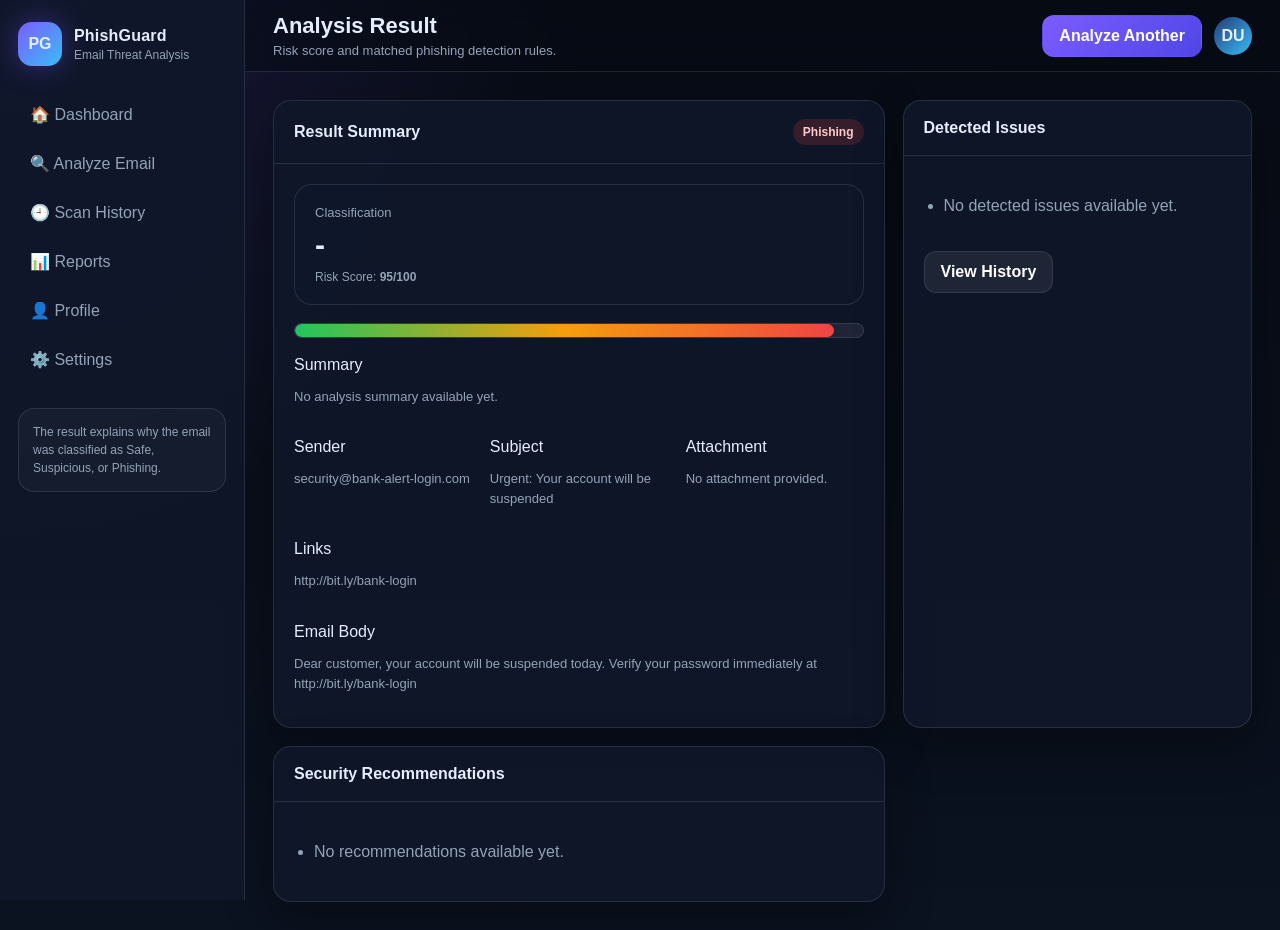
==== wwwroot/pages/analysis-result.html @ 2e409d20 "Add gitignore and clean project files" ====
<!doctype html>
<html lang="en">
<head>
  <meta charset="utf-8" />
  <meta name="viewport" content="width=device-width, initial-scale=1" />
  <title>PhishGuard | Analysis Result</title>
  <link rel="stylesheet" href="../css/styles.css" />
</head>

<body data-page="result">
  <div class="app-shell">
    <!-- Sidebar -->
    <aside class="sidebar">
      <div class="brand">
        <div class="logo">PG</div>
        <div>
          <div class="brand-title">PhishGuard</div>
          <div class="brand-subtitle">Email Threat Analysis</div>
        </div>
      </div>

      <nav class="nav">
        <a href="index.html" data-page="dashboard">🏠 Dashboard</a>
        <a href="analyze.html" data-page="analyze">🔍 Analyze Email</a>
        <a href="scan-history.html" data-page="history">🕘 Scan History</a>
        <a href="reports.html" data-page="reports">📊 Reports</a>
        <a href="profile.html" data-page="profile">👤 Profile</a>
        <a href="settings.html" data-page="settings">⚙️ Settings</a>
      </nav>

      <div class="sidebar-note">
        The result explains why the email was classified as Safe, Suspicious, or Phishing.
      </div>
    </aside>

    <!-- Main Content -->
    <main class="main">
      <header class="topbar">
        <button class="btn mobile-menu" data-mobile-menu>☰</button>

        <div class="page-title">
          <h1>Analysis Result</h1>
          <p>Risk score and matched phishing detection rules.</p>
        </div>

        <div class="top-actions">
          <a href="analyze.html" class="btn primary">Analyze Another</a>
          <div class="avatar">DU</div>
        </div>
      </header>

      <section class="content grid two-col">
        <!-- Result Summary Panel -->
        <div class="panel">
          <div class="panel-header">
            <h2>Result Summary</h2>
            <span id="resultBadge" class="badge suspicious">-</span>
          </div>

          <div class="panel-body grid">
            <div class="card" style="box-shadow:none">
              <div class="label">Classification</div>

              <!-- This ID is important for app.js -->
              <div class="value" id="riskLevel">-</div>

              <div class="hint">
                Risk Score:
                <strong id="riskScore">0/100</strong>
              </div>
            </div>

            <div class="risk-meter">
              <div class="risk-fill" id="riskFill"></div>
            </div>

            <!-- This ID is important for app.js -->
            <div>
              <div class="label">Summary</div>
              <p id="summary" class="help-text">
                No analysis summary available yet.
              </p>
            </div>

            <div class="grid three-col">
              <div>
                <div class="label">Sender</div>
                <p id="resultSender" class="help-text">-</p>
              </div>

              <div>
                <div class="label">Subject</div>
                <p id="resultSubject" class="help-text">-</p>
              </div>

              <div>
                <div class="label">Attachment</div>
                <p id="resultAttachment" class="help-text">-</p>
              </div>
            </div>

            <div>
              <div class="label">Links</div>
              <p id="resultLinks" class="help-text">-</p>
            </div>

            <div>
              <div class="label">Email Body</div>
              <p id="resultBody" class="help-text">-</p>
            </div>
          </div>
        </div>

        <!-- Detected Issues Panel -->
        <div class="panel">
          <div class="panel-header">
            <h2>Detected Issues</h2>
          </div>

          <div class="panel-body">
            <!-- This ID is important for app.js -->
            <ul class="rule-list" id="detectedIssues">
              <li>No detected issues available yet.</li>
            </ul>

            <a href="scan-history.html" class="btn" style="margin-top:16px">
              View History
            </a>
          </div>
        </div>

        <!-- Recommendations Panel -->
        <div class="panel full-span">
          <div class="panel-header">
            <h2>Security Recommendations</h2>
          </div>

          <div class="panel-body">
            <!-- This ID is important for app.js -->
            <ul class="rule-list" id="recommendations">
              <li>No recommendations available yet.</li>
            </ul>
          </div>
        </div>
      </section>
    </main>
  </div>

  <script src="../js/app.js"></script>
</body>
</html>
---- wwwroot/css/styles.css ----
:root {
  --bg: #070b14;
  --bg-soft: #0b1220;
  --panel: #0f172a;
  --panel-2: #111c31;
  --border: rgba(148, 163, 184, 0.18);
  --text: #e5eefc;
  --muted: #94a3b8;
  --accent: #7c5cff;
  --accent-2: #38bdf8;
  --safe: #22c55e;
  --warning: #f59e0b;
  --danger: #ef4444;
  --shadow: 0 18px 45px rgba(0, 0, 0, 0.35);
}

* {
  box-sizing: border-box;
}

body {
  margin: 0;
  min-height: 100vh;
  font-family: Inter, Segoe UI, Arial, sans-serif;
  background: radial-gradient(circle at top left, rgba(124, 92, 255, 0.18), transparent 35%),
    linear-gradient(180deg, #070b14 0%, #0b1220 100%);
  color: var(--text);
}

a {
  color: inherit;
  text-decoration: none;
}

button,
input,
textarea,
select {
  font-family: inherit;
}

.app-shell {
  display: flex;
  min-height: 100vh;
}

.sidebar {
  width: 245px;
  padding: 22px 18px;
  background: rgba(15, 23, 42, 0.88);
  border-right: 1px solid var(--border);
  position: sticky;
  top: 0;
  height: 100vh;
}

.brand {
  display: flex;
  align-items: center;
  gap: 12px;
  margin-bottom: 28px;
}

.logo {
  width: 44px;
  height: 44px;
  border-radius: 14px;
  background: linear-gradient(135deg, var(--accent), var(--accent-2));
  display: grid;
  place-items: center;
  font-weight: 800;
  box-shadow: 0 0 28px rgba(124, 92, 255, 0.36);
}

.brand-title {
  font-weight: 800;
  letter-spacing: 0.2px;
}

.brand-subtitle {
  color: var(--muted);
  font-size: 12px;
  margin-top: 3px;
}

.nav {
  display: flex;
  flex-direction: column;
  gap: 8px;
}

.nav a {
  display: flex;
  align-items: center;
  gap: 10px;
  color: var(--muted);
  padding: 11px 12px;
  border-radius: 12px;
  transition: 0.18s ease;
}

.nav a:hover,
.nav a.active {
  background: rgba(124, 92, 255, 0.14);
  color: #ffffff;
}

.sidebar-note {
  margin-top: 28px;
  padding: 14px;
  border: 1px solid var(--border);
  border-radius: 16px;
  background: rgba(255, 255, 255, 0.03);
  color: var(--muted);
  font-size: 12px;
  line-height: 1.5;
}

.main {
  flex: 1;
  min-width: 0;
}

.topbar {
  height: 72px;
  padding: 0 28px;
  display: flex;
  align-items: center;
  justify-content: space-between;
  border-bottom: 1px solid var(--border);
  background: rgba(7, 11, 20, 0.56);
  backdrop-filter: blur(12px);
  position: sticky;
  top: 0;
  z-index: 5;
}

.page-title h1 {
  margin: 0;
  font-size: 22px;
}

.page-title p {
  margin: 4px 0 0;
  color: var(--muted);
  font-size: 13px;
}

.top-actions {
  display: flex;
  align-items: center;
  gap: 12px;
}

.avatar {
  width: 38px;
  height: 38px;
  border-radius: 50%;
  background: linear-gradient(135deg, #243b77, #38bdf8);
  display: grid;
  place-items: center;
  font-weight: 800;
}

.content {
  padding: 28px;
}

.btn {
  border: 0;
  border-radius: 12px;
  padding: 11px 16px;
  cursor: pointer;
  font-weight: 700;
  color: #ffffff;
  background: rgba(255, 255, 255, 0.07);
  border: 1px solid var(--border);
  display: inline-flex;
  align-items: center;
  gap: 8px;
}

.btn.primary {
  background: linear-gradient(135deg, var(--accent), #4f46e5);
  border-color: transparent;
}

.btn.danger {
  background: rgba(239, 68, 68, 0.16);
  color: #fecaca;
}

.btn.full {
  width: 100%;
  justify-content: center;
}

.grid {
  display: grid;
  gap: 18px;
}

.cards {
  grid-template-columns: repeat(4, minmax(0, 1fr));
}

.card,
.panel {
  background: rgba(15, 23, 42, 0.88);
  border: 1px solid var(--border);
  border-radius: 18px;
  box-shadow: var(--shadow);
}

.card {
  padding: 20px;
}

.card .label {
  color: var(--muted);
  font-size: 13px;
}

.card .value {
  font-size: 30px;
  font-weight: 800;
  margin-top: 8px;
}

.card .hint {
  color: var(--muted);
  font-size: 12px;
  margin-top: 8px;
}

.panel-header {
  padding: 18px 20px;
  border-bottom: 1px solid var(--border);
  display: flex;
  align-items: center;
  justify-content: space-between;
  gap: 10px;
}

.panel-header h2,
.panel-header h3 {
  margin: 0;
  font-size: 16px;
}

.panel-body {
  padding: 20px;
}

.two-col {
  grid-template-columns: 1.4fr 0.8fr;
}

.three-col {
  grid-template-columns: repeat(3, minmax(0, 1fr));
}

.form-group {
  margin-bottom: 16px;
}

label {
  display: block;
  color: var(--muted);
  margin-bottom: 8px;
  font-size: 13px;
  font-weight: 700;
}

input,
textarea,
select {
  width: 100%;
  color: var(--text);
  background: rgba(255, 255, 255, 0.045);
  border: 1px solid var(--border);
  border-radius: 13px;
  padding: 12px 13px;
  outline: none;
}

textarea {
  min-height: 180px;
  resize: vertical;
}

input:focus,
textarea:focus,
select:focus {
  border-color: rgba(124, 92, 255, 0.7);
  box-shadow: 0 0 0 4px rgba(124, 92, 255, 0.12);
}

.help-text {
  color: var(--muted);
  font-size: 13px;
  line-height: 1.55;
}

.table-wrap {
  overflow-x: auto;
}

table {
  width: 100%;
  border-collapse: collapse;
}

th,
td {
  padding: 13px 12px;
  border-bottom: 1px solid var(--border);
  text-align: left;
  font-size: 14px;
}

th {
  color: var(--muted);
  font-size: 12px;
  text-transform: uppercase;
  letter-spacing: 0.06em;
}

.badge {
  padding: 6px 10px;
  border-radius: 999px;
  font-weight: 800;
  font-size: 12px;
  display: inline-block;
}

.badge.safe {
  color: #bbf7d0;
  background: rgba(34, 197, 94, 0.16);
}

.badge.suspicious {
  color: #fde68a;
  background: rgba(245, 158, 11, 0.16);
}

.badge.phishing,
.badge.danger {
  color: #fecaca;
  background: rgba(239, 68, 68, 0.18);
}

.risk-meter {
  height: 15px;
  background: rgba(255, 255, 255, 0.07);
  border-radius: 999px;
  overflow: hidden;
  border: 1px solid var(--border);
}

.risk-fill {
  height: 100%;
  width: 0%;
  background: linear-gradient(90deg, var(--safe), var(--warning), var(--danger));
  border-radius: 999px;
}

.rule-list {
  padding-left: 20px;
  color: var(--muted);
  line-height: 1.7;
}

.hero {
  min-height: 100vh;
  display: grid;
  place-items: center;
  padding: 32px;
}

.hero-card {
  width: min(1120px, 100%);
  display: grid;
  grid-template-columns: 1.1fr 0.9fr;
  gap: 28px;
  align-items: center;
}

.hero h1 {
  font-size: clamp(36px, 6vw, 64px);
  line-height: 1;
  margin: 0 0 18px;
}

.hero p {
  color: var(--muted);
  font-size: 17px;
  line-height: 1.7;
}

.auth-card {
  width: min(460px, 100%);
  padding: 28px;
}

.auth-wrapper {
  min-height: 100vh;
  display: grid;
  place-items: center;
  padding: 28px;
}

.auth-card h1 {
  margin-top: 0;
}

.alert {
  padding: 12px 14px;
  border-radius: 13px;
  border: 1px solid var(--border);
  background: rgba(255, 255, 255, 0.04);
  color: var(--muted);
  margin-bottom: 16px;
  line-height: 1.5;
}

.mock-chart {
  height: 260px;
  display: flex;
  gap: 12px;
  align-items: end;
  padding-top: 24px;
}

.bar {
  flex: 1;
  min-width: 22px;
  background: linear-gradient(180deg, rgba(56, 189, 248, 0.9), rgba(124, 92, 255, 0.65));
  border-radius: 12px 12px 4px 4px;
  position: relative;
}

.bar span {
  position: absolute;
  bottom: -24px;
  left: 50%;
  transform: translateX(-50%);
  color: var(--muted);
  font-size: 12px;
}

.pill-row {
  display: flex;
  flex-wrap: wrap;
  gap: 10px;
}

.check-pill {
  border: 1px solid var(--border);
  border-radius: 999px;
  padding: 9px 12px;
  color: var(--muted);
  background: rgba(255, 255, 255, 0.035);
  font-size: 13px;
}

.mobile-menu {
  display: none;
}

@media (max-width: 1000px) {
  .cards,
  .three-col,
  .two-col,
  .hero-card {
    grid-template-columns: 1fr;
  }

  .sidebar {
    position: fixed;
    left: -280px;
    z-index: 20;
    transition: left 0.2s ease;
  }

  .sidebar.open {
    left: 0;
  }

  .mobile-menu {
    display: inline-flex;
  }

  .content {
    padding: 18px;
  }

  .topbar {
    padding: 0 18px;
  }
}
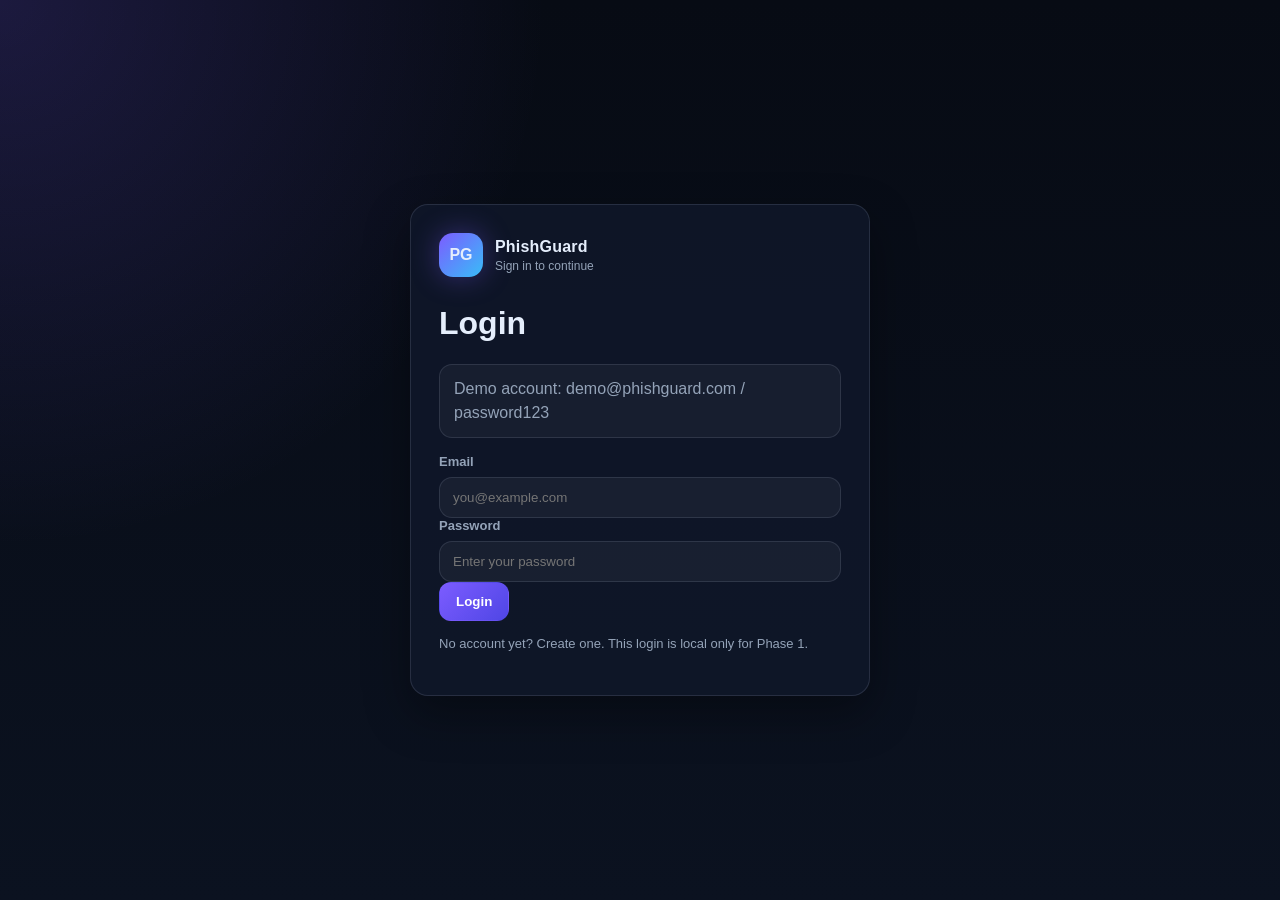
==== commit 7152a8ef: "Everythign done, left testing before presentation" ====
--- a/wwwroot/pages/analysis-result.html
+++ b/wwwroot/pages/analysis-result.html
@@ -51,65 +51,75 @@
 
       <section class="content grid two-col">
         <!-- Result Summary Panel -->
-        <div class="panel">
-          <div class="panel-header">
-            <h2>Result Summary</h2>
-            <span id="resultBadge" class="badge suspicious">-</span>
-          </div>
-
-          <div class="panel-body grid">
-            <div class="card" style="box-shadow:none">
-              <div class="label">Classification</div>
-
-              <!-- This ID is important for app.js -->
-              <div class="value" id="riskLevel">-</div>
-
-              <div class="hint">
-                Risk Score:
-                <strong id="riskScore">0/100</strong>
-              </div>
-            </div>
-
-            <div class="risk-meter">
-              <div class="risk-fill" id="riskFill"></div>
-            </div>
-
-            <!-- This ID is important for app.js -->
-            <div>
-              <div class="label">Summary</div>
-              <p id="summary" class="help-text">
-                No analysis summary available yet.
-              </p>
-            </div>
-
-            <div class="grid three-col">
-              <div>
-                <div class="label">Sender</div>
-                <p id="resultSender" class="help-text">-</p>
+          <div class="panel">
+              <div class="panel-header">
+                  <h2>Result Summary</h2>
+                  <span id="resultBadge" class="badge suspicious">-</span>
               </div>
 
               <div>
-                <div class="label">Subject</div>
-                <p id="resultSubject" class="help-text">-</p>
+                  <div class="label">Serverless Alert Status</div>
+                  <p id="alertStatus" class="help-text">-</p>
               </div>
 
               <div>
-                <div class="label">Attachment</div>
-                <p id="resultAttachment" class="help-text">-</p>
+                  <div class="label">S3 Alert Report</div>
+                  <p id="alertS3ObjectKey" class="help-text">-</p>
               </div>
-            </div>
 
-            <div>
-              <div class="label">Links</div>
-              <p id="resultLinks" class="help-text">-</p>
-            </div>
+              <div class="panel-body grid">
+                  <div class="card" style="box-shadow:none">
+                      <div class="label">Classification</div>
 
-            <div>
-              <div class="label">Email Body</div>
-              <p id="resultBody" class="help-text">-</p>
-            </div>
+                      <!-- This ID is important for app.js -->
+                      <div class="value" id="riskLevel">-</div>
+
+                      <div class="hint">
+                          Risk Score:
+                          <strong id="riskScore">0/100</strong>
+                      </div>
+                  </div>
+
+                  <div class="risk-meter">
+                      <div class="risk-fill" id="riskFill"></div>
+                  </div>
+
+                  <!-- This ID is important for app.js -->
+                  <div>
+                      <div class="label">Summary</div>
+                      <p id="summary" class="help-text">
+                          No analysis summary available yet.
+                      </p>
+                  </div>
+
+                  <div class="grid three-col">
+                      <div>
+                          <div class="label">Sender</div>
+                          <p id="resultSender" class="help-text">-</p>
+                      </div>
+
+                      <div>
+                          <div class="label">Subject</div>
+                          <p id="resultSubject" class="help-text">-</p>
+                      </div>
+
+                      <div>
+                          <div class="label">Attachment</div>
+                          <p id="resultAttachment" class="help-text">-</p>
+                      </div>
+                  </div>
+
+                  <div>
+                      <div class="label">Links</div>
+                      <p id="resultLinks" class="help-text">-</p>
+                  </div>
+
+                  <div>
+                      <div class="label">Email Body</div>
+                      <p id="resultBody" class="help-text">-</p>
+                  </div>
+              </div>
           </div>
-        </div>
 
         <!-- Detected Issues Panel -->
         <div class="panel">
@@ -146,6 +156,6 @@
     </main>
   </div>
 
-  <script src="../js/app.js"></script>
+  <script src="../js/app.js?v=20"></script>
 </body>
 </html>
--- a/wwwroot/css/styles.css
+++ b/wwwroot/css/styles.css
@@ -468,6 +468,124 @@
   display: none;
 }
 
+.scan-tabs {
+    display: flex;
+    gap: 10px;
+    margin-bottom: 22px;
+    padding: 8px;
+    border: 1px solid rgba(148, 163, 184, 0.18);
+    border-radius: 18px;
+    background: rgba(15, 23, 42, 0.7);
+    flex-wrap: wrap;
+}
+
+.scan-tab {
+    border: 1px solid rgba(148, 163, 184, 0.22);
+    background: rgba(30, 41, 59, 0.7);
+    color: #cbd5e1;
+    padding: 10px 14px;
+    border-radius: 14px;
+    cursor: pointer;
+    font-weight: 700;
+    transition: 0.2s ease;
+}
+
+.scan-tab:hover {
+     background: rgba(51, 65, 85, 0.9);
+     color: #ffffff;
+}
+
+.scan-tab.active {
+    background: linear-gradient(135deg, #6d5dfc, #22c55e);
+    color: #ffffff;
+    border-color: transparent;
+    box-shadow: 0 10px 22px rgba(109, 93, 252, 0.25);
+}
+
+.scan-panel {
+    display: none;
+}
+
+.scan-panel.active {
+    display: block;
+}
+
+.scan-mode-header {
+    margin-bottom: 18px;
+}
+
+.scan-mode-header h3 {
+    margin: 0 0 6px;
+    color: #f8fafc;
+    font-size: 18px;
+}
+
+.scan-guide {
+    margin-top: 22px;
+    padding-top: 18px;
+    border-top: 1px solid rgba(148, 163, 184, 0.15);
+}
+
+.scan-guide h3 {
+    margin: 0 0 12px;
+    color: #f8fafc;
+    font-size: 16px;
+}
+
+.guide-item {
+    margin-bottom: 14px;
+    padding: 12px;
+    border-radius: 14px;
+    background: rgba(15, 23, 42, 0.55);
+    border: 1px solid rgba(148, 163, 184, 0.12);
+}
+
+.guide-item strong {
+    display: block;
+    margin-bottom: 4px;
+    color: #e2e8f0;
+}
+
+.guide-item p {
+    margin: 0;
+    color: #94a3b8;
+    font-size: 13px;
+}
+
+.report-row {
+    margin-bottom: 20px;
+}
+
+.small-value {
+    font-size: 22px;
+    margin: 6px 0;
+}
+
+.progress {
+    width: 100%;
+    height: 12px;
+    border-radius: 999px;
+    background: rgba(148, 163, 184, 0.2);
+    overflow: hidden;
+}
+
+.progress-fill {
+    height: 100%;
+    border-radius: 999px;
+}
+
+.safe-fill {
+    background: #22c55e;
+}
+
+.suspicious-fill {
+    background: #f59e0b;
+}
+
+.danger-fill {
+    background: #ef4444;
+}
+
 @media (max-width: 1000px) {
   .cards,
   .three-col,
